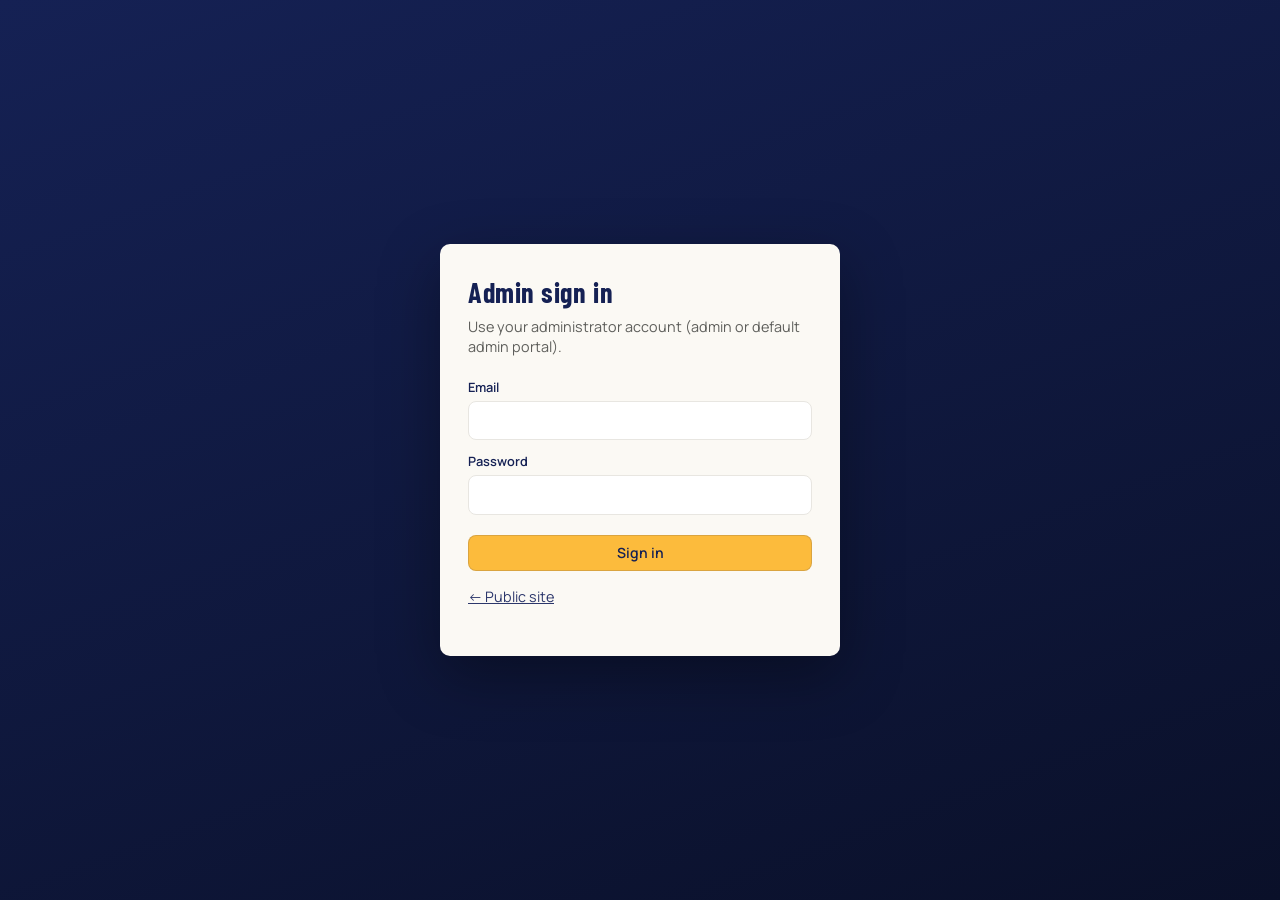
==== frontend/admin/index.html @ 0b46af88 "feat: add admin APIs, controllers, requests, and frontend admin panel" ====
<!DOCTYPE html>
<html lang="en">
  <head>
    <meta charset="UTF-8" />
    <meta name="viewport" content="width=device-width, initial-scale=1.0" />
    <title>Versity League — Admin</title>
    <link rel="preconnect" href="https://fonts.googleapis.com" />
    <link rel="preconnect" href="https://fonts.gstatic.com" crossorigin />
    <link
      href="https://fonts.googleapis.com/css2?family=Barlow+Condensed:wght@600;700&family=Manrope:wght@400;500;600;700&display=swap"
      rel="stylesheet"
    />
    <link rel="stylesheet" href="css/admin.css" />
  </head>
  <body>
    <div id="admin-login" class="admin-login">
      <div class="admin-login__card">
        <h1>Admin sign in</h1>
        <p>Use your administrator account (admin or default admin portal).</p>
        <div id="login-alert" class="admin-alert admin-alert--error" hidden></div>
        <form id="form-login">
          <label class="field">
            <span class="field__label">Email</span>
            <input type="email" name="email" required autocomplete="username" />
          </label>
          <label class="field">
            <span class="field__label">Password</span>
            <input type="password" name="password" required autocomplete="current-password" />
          </label>
          <button type="submit" class="btn btn--primary" style="width: 100%; margin-top: 0.5rem">Sign in</button>
        </form>
        <p class="admin-muted" style="margin-top: 1rem">
          <a href="../index.html">← Public site</a>
        </p>
      </div>
    </div>

    <div id="admin-app" class="admin-app">
      <header class="admin-topbar">
        <div class="admin-topbar__brand">
          <img src="../img/UniLogo.png?v=20260413" alt="" width="40" height="40" />
          <span>Versity League Admin</span>
        </div>
        <div class="admin-topbar__user" id="admin-user-label"></div>
        <div class="admin-topbar__actions">
          <a class="btn btn--ghost btn--sm" href="../index.html">Public site</a>
          <button type="button" class="btn btn--ghost btn--sm" id="btn-logout">Sign out</button>
        </div>
      </header>
      <div class="admin-shell">
        <nav class="admin-nav" id="admin-nav">
          <button type="button" class="is-active" data-panel="overview">Overview</button>
          <button type="button" data-panel="leagues">Leagues</button>
          <button type="button" data-panel="clubs">Clubs</button>
          <button type="button" data-panel="players">Players</button>
          <button type="button" data-panel="fixtures">Fixtures</button>
          <button type="button" data-panel="photos">Photos</button>
          <button type="button" data-panel="users" id="nav-users" hidden>Users</button>
        </nav>
        <main class="admin-main">
          <div id="global-alert" class="admin-alert" hidden></div>

          <section id="panel-overview" class="admin-panel is-active">
            <h2>Overview</h2>
            <p class="admin-muted">Quick counts from the API. Use the sidebar to manage data.</p>
            <div id="overview-stats" class="admin-muted"></div>
          </section>

          <section id="panel-leagues" class="admin-panel">
            <h2>Leagues</h2>
            <form id="form-league-create" class="admin-form-row">
              <label class="field">
                <span class="field__label">Name</span>
                <input type="text" name="name" required maxlength="255" />
              </label>
              <label class="field">
                <span class="field__label">Season</span>
                <input type="text" name="season" required maxlength="100" placeholder="2026" />
              </label>
              <label class="field">
                <span class="field__label">Status</span>
                <select name="status">
                  <option value="inactive">inactive</option>
                  <option value="active">active</option>
                </select>
              </label>
              <button type="submit" class="btn btn--primary">Create league</button>
            </form>
            <div class="admin-table-wrap">
              <table class="admin-table" id="table-leagues">
                <thead>
                  <tr>
                    <th>ID</th>
                    <th>Name</th>
                    <th>Season</th>
                    <th>Status</th>
                    <th></th>
                  </tr>
                </thead>
                <tbody></tbody>
              </table>
            </div>
          </section>

          <section id="panel-clubs" class="admin-panel">
            <h2>Clubs</h2>
            <div class="admin-form-row">
              <label class="field">
                <span class="field__label">Filter status</span>
                <select id="club-filter-status">
                  <option value="">All</option>
                  <option value="pending">pending</option>
                  <option value="approved">approved</option>
                  <option value="rejected">rejected</option>
                </select>
              </label>
              <button type="button" class="btn btn--primary" id="btn-clubs-refresh">Refresh</button>
            </div>
            <div class="admin-table-wrap">
              <table class="admin-table" id="table-clubs">
                <thead>
                  <tr>
                    <th>ID</th>
                    <th>Club</th>
                    <th>Status</th>
                    <th>Manager</th>
                    <th>Players</th>
                    <th>Approve / reject</th>
                  </tr>
                </thead>
                <tbody></tbody>
              </table>
            </div>
          </section>

          <section id="panel-players" class="admin-panel">
            <h2>Players by club</h2>
            <div class="admin-form-row">
              <label class="field">
                <span class="field__label">Club</span>
                <select id="player-club-select"></select>
              </label>
              <button type="button" class="btn btn--primary" id="btn-players-load">Load players</button>
            </div>
            <form id="form-player-create" class="admin-form-row" style="margin-top: 1rem">
              <input type="hidden" name="club_id" id="player-form-club-id" />
              <label class="field">
                <span class="field__label">Full name</span>
                <input type="text" name="full_name" required maxlength="255" />
              </label>
              <label class="field">
                <span class="field__label">Student / staff ID</span>
                <input type="text" name="student_staff_id" required maxlength="100" />
              </label>
              <label class="field">
                <span class="field__label">Position</span>
                <input type="text" name="position" required maxlength="100" />
              </label>
              <label class="field">
                <span class="field__label">Jersey #</span>
                <input type="number" name="jersey_number" min="0" max="99999" />
              </label>
              <label class="field">
                <span class="field__label">Photo</span>
                <input type="file" name="player_photo" accept="image/*" />
              </label>
              <button type="submit" class="btn btn--primary">Add player</button>
            </form>
            <div class="admin-table-wrap" style="margin-top: 1rem">
              <table class="admin-table" id="table-players">
                <thead>
                  <tr>
                    <th>ID</th>
                    <th>Name</th>
                    <th>ID #</th>
                    <th>Position</th>
                    <th></th>
                  </tr>
                </thead>
                <tbody></tbody>
              </table>
            </div>
          </section>

          <section id="panel-fixtures" class="admin-panel">
            <h2>Fixtures</h2>
            <form id="form-fixture-create" class="admin-form-row" style="flex-direction: column; align-items: stretch">
              <div class="admin-form-row">
                <label class="field">
                  <span class="field__label">League</span>
                  <select name="league_id" id="fixture-league" required></select>
                </label>
                <label class="field">
                  <span class="field__label">Home club</span>
                  <select name="home_club_id" id="fixture-home" required></select>
                </label>
                <label class="field">
                  <span class="field__label">Away club</span>
                  <select name="away_club_id" id="fixture-away" required></select>
                </label>
              </div>
              <div class="admin-form-row">
                <label class="field">
                  <span class="field__label">Date</span>
                  <input type="date" name="match_date" required />
                </label>
                <label class="field">
                  <span class="field__label">Time</span>
                  <input type="time" name="match_time" required step="60" />
                </label>
                <label class="field">
                  <span class="field__label">Venue</span>
                  <input type="text" name="venue" required maxlength="255" />
                </label>
                <label class="field">
                  <span class="field__label">Status</span>
                  <select name="status">
                    <option value="upcoming">upcoming</option>
                    <option value="finished">finished</option>
                    <option value="postponed">postponed</option>
                  </select>
                </label>
              </div>
              <div class="admin-form-row">
                <label class="field">
                  <span class="field__label">Home score</span>
                  <input type="number" name="home_score" min="0" />
                </label>
                <label class="field">
                  <span class="field__label">Away score</span>
                  <input type="number" name="away_score" min="0" />
                </label>
                <button type="submit" class="btn btn--primary">Create fixture</button>
              </div>
            </form>
            <div class="admin-table-wrap" style="margin-top: 1rem">
              <table class="admin-table" id="table-fixtures">
                <thead>
                  <tr>
                    <th>ID</th>
                    <th>League</th>
                    <th>Match</th>
                    <th>When</th>
                    <th>Score</th>
                    <th>Status</th>
                    <th></th>
                  </tr>
                </thead>
                <tbody></tbody>
              </table>
            </div>
          </section>

          <section id="panel-photos" class="admin-panel">
            <h2>Carousel photos</h2>
            <p class="admin-muted">Maximum of 5 images. Replace by uploading a new file on an existing row (PATCH).</p>
            <form id="form-photo-upload" class="admin-form-row">
              <label class="field">
                <span class="field__label">Image</span>
                <input type="file" name="image" accept="image/*" required />
              </label>
              <button type="submit" class="btn btn--primary">Upload</button>
            </form>
            <div class="admin-table-wrap" style="margin-top: 1rem">
              <table class="admin-table" id="table-photos">
                <thead>
                  <tr>
                    <th>ID</th>
                    <th>Preview</th>
                    <th>Replace</th>
                    <th></th>
                  </tr>
                </thead>
                <tbody></tbody>
              </table>
            </div>
          </section>

          <section id="panel-users" class="admin-panel">
            <h2>Users</h2>
            <p class="admin-muted">Only the default administrator can list accounts and create new admins.</p>
            <form id="form-admin-create" class="admin-form-row" style="flex-direction: column">
              <div class="admin-form-row">
                <label class="field">
                  <span class="field__label">Name</span>
                  <input type="text" name="name" required maxlength="255" />
                </label>
                <label class="field">
                  <span class="field__label">Email</span>
                  <input type="email" name="email" required />
                </label>
                <label class="field">
                  <span class="field__label">Student / staff ID</span>
                  <input type="text" name="student_staff_id" required maxlength="100" />
                </label>
              </div>
              <div class="admin-form-row">
                <label class="field">
                  <span class="field__label">Password</span>
                  <input type="password" name="password" required minlength="8" />
                </label>
                <label class="field">
                  <span class="field__label">Confirm</span>
                  <input type="password" name="password_confirmation" required minlength="8" />
                </label>
                <button type="submit" class="btn btn--primary">Create admin</button>
              </div>
            </form>
            <div class="admin-table-wrap" style="margin-top: 1rem">
              <table class="admin-table" id="table-users">
                <thead>
                  <tr>
                    <th>ID</th>
                    <th>Name</th>
                    <th>Email</th>
                    <th>Role</th>
                  </tr>
                </thead>
                <tbody></tbody>
              </table>
            </div>
          </section>
        </main>
      </div>
    </div>

    <script src="js/admin.js" type="module"></script>
  </body>
</html>
---- frontend/admin/css/admin.css ----
/* Versity League — admin dashboard (Day 5), aligned with public theme tokens */
:root {
  --navy: #152154;
  --navy-mid: #2c376b;
  --gold: #fcbb3c;
  --cream: #fbf9f4;
  --cream-muted: #e8e6e1;
  --text: #1b1c19;
  --danger: #b42318;
  --ok: #0d5c2e;
  --radius: 10px;
  --font-head: "Barlow Condensed", system-ui, sans-serif;
  --font-body: "Manrope", system-ui, sans-serif;
  --max: 1200px;
}

*,
*::before,
*::after {
  box-sizing: border-box;
}

body {
  margin: 0;
  min-height: 100vh;
  font-family: var(--font-body);
  color: var(--text);
  background: var(--cream);
  line-height: 1.45;
}

h1,
h2,
h3 {
  font-family: var(--font-head);
  font-weight: 700;
  letter-spacing: 0.02em;
  color: var(--navy);
}

a {
  color: var(--navy-mid);
}

.admin-login {
  min-height: 100vh;
  display: grid;
  place-items: center;
  padding: 1.5rem;
  background: linear-gradient(160deg, var(--navy) 0%, #0a1029 100%);
}

.admin-login__card {
  width: 100%;
  max-width: 400px;
  background: var(--cream);
  border-radius: var(--radius);
  padding: 1.75rem;
  box-shadow: 0 20px 60px rgba(0, 0, 0, 0.35);
}

.admin-login__card h1 {
  margin: 0 0 0.25rem;
  font-size: 1.75rem;
}

.admin-login__card p {
  margin: 0 0 1.25rem;
  font-size: 0.9rem;
  color: rgba(27, 28, 25, 0.7);
}

.admin-app {
  display: none;
  flex-direction: column;
  min-height: 100vh;
}

.admin-app.is-visible {
  display: flex;
}

.admin-topbar {
  display: flex;
  align-items: center;
  justify-content: space-between;
  gap: 1rem;
  flex-wrap: wrap;
  padding: 0.85rem 1.25rem;
  background: var(--navy);
  color: var(--cream);
}

.admin-topbar__brand {
  display: flex;
  align-items: center;
  gap: 0.65rem;
  font-family: var(--font-head);
  font-weight: 700;
  font-size: 1.25rem;
  letter-spacing: 0.04em;
}

.admin-topbar__brand img {
  width: 40px;
  height: 40px;
  border-radius: 8px;
  object-fit: contain;
  background: var(--cream);
}

.admin-topbar__user {
  font-size: 0.85rem;
  opacity: 0.9;
}

.admin-topbar__actions {
  display: flex;
  align-items: center;
  gap: 0.5rem;
}

.admin-shell {
  display: flex;
  flex: 1;
  max-width: var(--max);
  width: 100%;
  margin: 0 auto;
}

.admin-nav {
  width: 200px;
  flex-shrink: 0;
  padding: 1rem 0.5rem;
  border-right: 1px solid var(--cream-muted);
  background: #fff;
}

.admin-nav button {
  display: block;
  width: 100%;
  text-align: left;
  padding: 0.55rem 0.75rem;
  margin-bottom: 0.25rem;
  border: none;
  border-radius: 8px;
  background: transparent;
  font: inherit;
  font-size: 0.9rem;
  cursor: pointer;
  color: var(--navy);
}

.admin-nav button:hover,
.admin-nav button.is-active {
  background: rgba(252, 187, 60, 0.25);
  font-weight: 600;
}

.admin-main {
  flex: 1;
  padding: 1.25rem 1.5rem 2rem;
  min-width: 0;
}

.admin-panel {
  display: none;
}

.admin-panel.is-active {
  display: block;
}

.admin-panel h2 {
  margin: 0 0 1rem;
  font-size: 1.35rem;
}

.btn {
  display: inline-flex;
  align-items: center;
  justify-content: center;
  gap: 0.35rem;
  padding: 0.45rem 0.9rem;
  border-radius: 8px;
  border: 1px solid transparent;
  font: inherit;
  font-weight: 600;
  font-size: 0.875rem;
  cursor: pointer;
}

.btn--primary {
  background: var(--gold);
  color: var(--navy);
  border-color: rgba(21, 33, 84, 0.15);
}

.btn--ghost {
  background: transparent;
  color: var(--cream);
  border-color: rgba(251, 249, 244, 0.35);
}

.btn--danger {
  background: transparent;
  color: var(--danger);
  border-color: rgba(180, 35, 24, 0.35);
}

.btn--sm {
  padding: 0.3rem 0.55rem;
  font-size: 0.8rem;
}

.field {
  display: flex;
  flex-direction: column;
  gap: 0.25rem;
  margin-bottom: 0.75rem;
}

.field__label {
  font-size: 0.8rem;
  font-weight: 600;
  color: var(--navy);
}

.field input,
.field select,
.field textarea {
  padding: 0.45rem 0.55rem;
  border: 1px solid var(--cream-muted);
  border-radius: 8px;
  font: inherit;
}

.admin-form-row {
  display: flex;
  flex-wrap: wrap;
  gap: 0.75rem;
  align-items: flex-end;
  margin-bottom: 1rem;
}

.admin-form-row .field {
  margin-bottom: 0;
  min-width: 140px;
}

.admin-table-wrap {
  overflow-x: auto;
  border: 1px solid var(--cream-muted);
  border-radius: var(--radius);
  background: #fff;
}

table.admin-table {
  width: 100%;
  border-collapse: collapse;
  font-size: 0.85rem;
}

.admin-table th,
.admin-table td {
  padding: 0.5rem 0.65rem;
  text-align: left;
  border-bottom: 1px solid var(--cream-muted);
  vertical-align: top;
}

.admin-table th {
  background: rgba(21, 33, 84, 0.06);
  font-weight: 600;
  color: var(--navy);
}

.admin-table tr:last-child td {
  border-bottom: none;
}

.admin-table img.thumb {
  width: 40px;
  height: 40px;
  object-fit: cover;
  border-radius: 6px;
}

.admin-alert {
  padding: 0.65rem 0.85rem;
  border-radius: 8px;
  margin-bottom: 1rem;
  font-size: 0.875rem;
}

.admin-alert--error {
  background: rgba(180, 35, 24, 0.1);
  color: var(--danger);
}

.admin-alert--success {
  background: rgba(13, 92, 46, 0.1);
  color: var(--ok);
}

.admin-muted {
  font-size: 0.8rem;
  color: rgba(27, 28, 25, 0.65);
}

@media (max-width: 768px) {
  .admin-shell {
    flex-direction: column;
  }

  .admin-nav {
    width: 100%;
    display: flex;
    flex-wrap: wrap;
    gap: 0.35rem;
    border-right: none;
    border-bottom: 1px solid var(--cream-muted);
  }

  .admin-nav button {
    width: auto;
  }
}
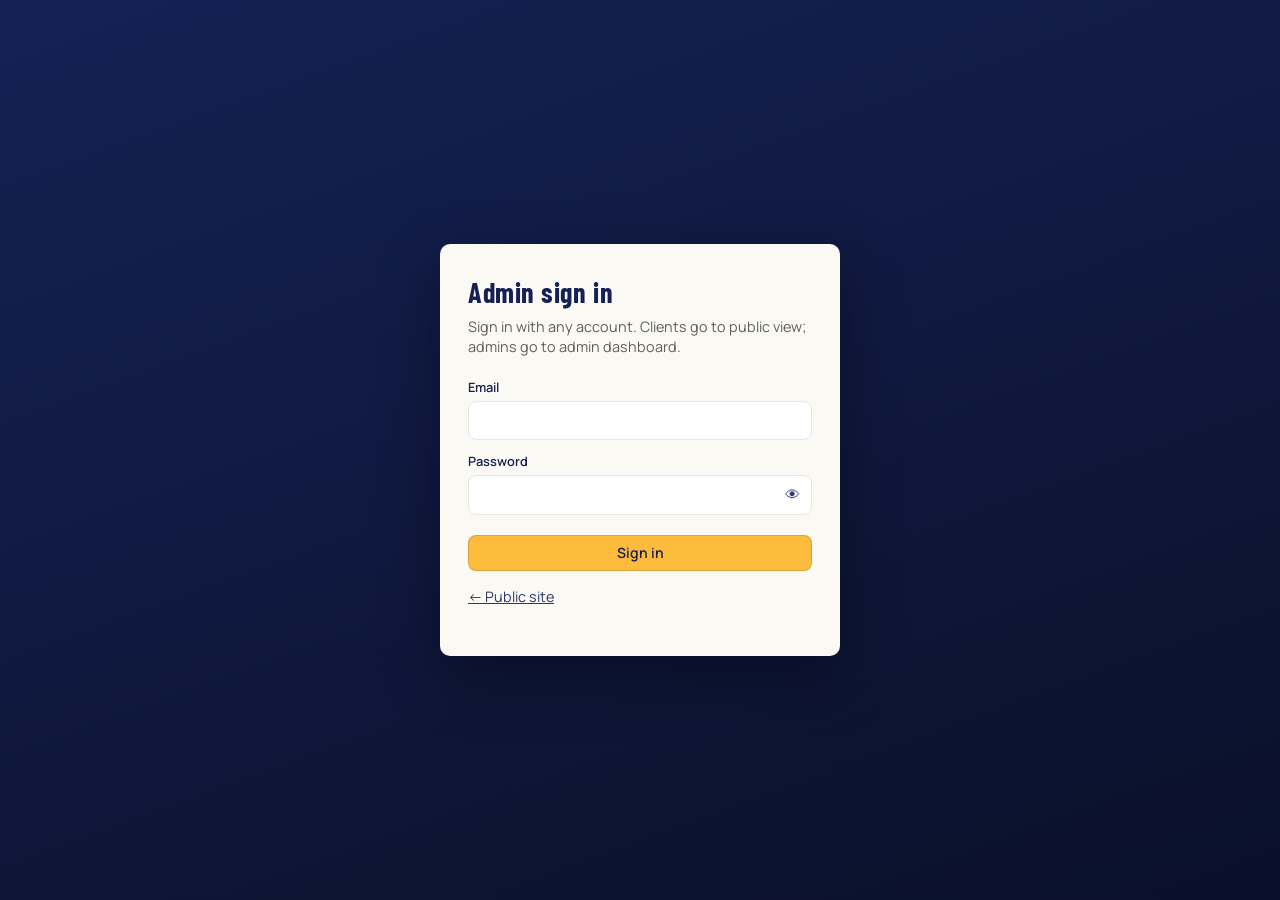
==== commit df58a66e: "Polished Update" ====
--- a/frontend/admin/index.html
+++ b/frontend/admin/index.html
@@ -3,6 +3,7 @@
   <head>
     <meta charset="UTF-8" />
     <meta name="viewport" content="width=device-width, initial-scale=1.0" />
+    <meta name="versity-api-base" content="http://localhost:8080/VersityLeague_V4_D9/backend/public" />
     <title>Versity League — Admin</title>
     <link rel="preconnect" href="https://fonts.googleapis.com" />
     <link rel="preconnect" href="https://fonts.gstatic.com" crossorigin />
@@ -11,14 +12,15 @@
       rel="stylesheet"
     />
     <link rel="stylesheet" href="css/admin.css" />
+    <!-- If login fails: edit versity-api-base meta above, or set window.VERSITY_API_BASE_URL before the module script. -->
   </head>
   <body>
     <div id="admin-login" class="admin-login">
       <div class="admin-login__card">
         <h1>Admin sign in</h1>
-        <p>Use your administrator account (admin or default admin portal).</p>
+        <p>Sign in with any account. Clients go to public view; admins go to admin dashboard.</p>
         <div id="login-alert" class="admin-alert admin-alert--error" hidden></div>
-        <form id="form-login">
+        <form id="form-login" method="post" action="#" onsubmit="return false">
           <label class="field">
             <span class="field__label">Email</span>
             <input type="email" name="email" required autocomplete="username" />
@@ -27,7 +29,15 @@
             <span class="field__label">Password</span>
             <input type="password" name="password" required autocomplete="current-password" />
           </label>
-          <button type="submit" class="btn btn--primary" style="width: 100%; margin-top: 0.5rem">Sign in</button>
+          <button
+            type="button"
+            class="btn btn--primary"
+            id="btn-admin-login"
+            onclick="window.__versityAdminLogin && window.__versityAdminLogin()"
+            style="width: 100%; margin-top: 0.5rem"
+          >
+            Sign in
+          </button>
         </form>
         <p class="admin-muted" style="margin-top: 1rem">
           <a href="../index.html">← Public site</a>
@@ -38,44 +48,48 @@
     <div id="admin-app" class="admin-app">
       <header class="admin-topbar">
         <div class="admin-topbar__brand">
-          <img src="../img/UniLogo.png?v=20260413" alt="" width="40" height="40" />
+          <img src="../../img/UniLogo.png?v=20260413" alt="" width="40" height="40" />
           <span>Versity League Admin</span>
         </div>
         <div class="admin-topbar__user" id="admin-user-label"></div>
-        <div class="admin-topbar__actions">
-          <a class="btn btn--ghost btn--sm" href="../index.html">Public site</a>
-          <button type="button" class="btn btn--ghost btn--sm" id="btn-logout">Sign out</button>
-        </div>
       </header>
       <div class="admin-shell">
-        <nav class="admin-nav" id="admin-nav">
-          <button type="button" class="is-active" data-panel="overview">Overview</button>
-          <button type="button" data-panel="leagues">Leagues</button>
+        <nav class="admin-nav" id="admin-nav" aria-label="Admin sections">
+          <button type="button" class="is-active" data-panel="leagues">Seasons</button>
+          <button type="button" data-panel="fixtures">Fixtures</button>
           <button type="button" data-panel="clubs">Clubs</button>
-          <button type="button" data-panel="players">Players</button>
-          <button type="button" data-panel="fixtures">Fixtures</button>
-          <button type="button" data-panel="photos">Photos</button>
-          <button type="button" data-panel="users" id="nav-users" hidden>Users</button>
+          <button type="button" data-panel="players">Player list</button>
+          <button type="button" data-panel="users" id="nav-users" hidden>User list</button>
+          <button type="button" data-panel="photos">Gallery</button>
+          <button type="button" data-panel="standings">Standings</button>
+          <a class="admin-nav__link" href="../index.html">Public site</a>
+          <button type="button" class="admin-nav__logout" id="btn-nav-logout">Log out</button>
         </nav>
         <main class="admin-main">
           <div id="global-alert" class="admin-alert" hidden></div>
 
-          <section id="panel-overview" class="admin-panel is-active">
-            <h2>Overview</h2>
-            <p class="admin-muted">Quick counts from the API. Use the sidebar to manage data.</p>
-            <div id="overview-stats" class="admin-muted"></div>
-          </section>
-
-          <section id="panel-leagues" class="admin-panel">
-            <h2>Leagues</h2>
+          <section id="panel-leagues" class="admin-panel is-active">
+            <h2>Seasons</h2>
+            <p class="admin-muted">
+              Each row is a <strong>season</strong> (stored as <code>leagues</code> in the API). Only one may be
+              <strong>active</strong>. Delete is blocked while clubs, fixtures, or standings rows reference the season.
+            </p>
             <form id="form-league-create" class="admin-form-row">
               <label class="field">
-                <span class="field__label">Name</span>
+                <span class="field__label">Season Name</span>
                 <input type="text" name="name" required maxlength="255" />
               </label>
               <label class="field">
-                <span class="field__label">Season</span>
-                <input type="text" name="season" required maxlength="100" placeholder="2026" />
+                <span class="field__label">Year</span>
+                <input type="text" name="year" required maxlength="100" placeholder="2026" />
+              </label>
+              <label class="field">
+                <span class="field__label">Start date</span>
+                <input type="date" name="starts_on" required />
+              </label>
+              <label class="field">
+                <span class="field__label">End date</span>
+                <input type="date" name="ends_on" required />
               </label>
               <label class="field">
                 <span class="field__label">Status</span>
@@ -84,15 +98,17 @@
                   <option value="active">active</option>
                 </select>
               </label>
-              <button type="submit" class="btn btn--primary">Create league</button>
+              <button type="submit" class="btn btn--primary">Create season</button>
             </form>
             <div class="admin-table-wrap">
               <table class="admin-table" id="table-leagues">
                 <thead>
                   <tr>
                     <th>ID</th>
-                    <th>Name</th>
-                    <th>Season</th>
+                    <th>Season Name</th>
+                    <th>Year</th>
+                    <th>Start</th>
+                    <th>End</th>
                     <th>Status</th>
                     <th></th>
                   </tr>
@@ -121,11 +137,12 @@
                 <thead>
                   <tr>
                     <th>ID</th>
+                    <th>Logo</th>
                     <th>Club</th>
                     <th>Status</th>
                     <th>Manager</th>
                     <th>Players</th>
-                    <th>Approve / reject</th>
+                    <th>Actions</th>
                   </tr>
                 </thead>
                 <tbody></tbody>
@@ -134,7 +151,7 @@
           </section>
 
           <section id="panel-players" class="admin-panel">
-            <h2>Players by club</h2>
+            <h2>Player list</h2>
             <div class="admin-form-row">
               <label class="field">
                 <span class="field__label">Club</span>
@@ -171,9 +188,14 @@
                 <thead>
                   <tr>
                     <th>ID</th>
+                    <th>Photo</th>
                     <th>Name</th>
-                    <th>ID #</th>
+                    <th>Student/Staff Id</th>
                     <th>Position</th>
+                    <th>Goals</th>
+                    <th>Assists</th>
+                    <th>Club</th>
+                    <th>Year</th>
                     <th></th>
                   </tr>
                 </thead>
@@ -243,7 +265,7 @@
                     <th>When</th>
                     <th>Score</th>
                     <th>Status</th>
-                    <th></th>
+                    <th>Actions</th>
                   </tr>
                 </thead>
                 <tbody></tbody>
@@ -252,7 +274,7 @@
           </section>
 
           <section id="panel-photos" class="admin-panel">
-            <h2>Carousel photos</h2>
+            <h2>Gallery</h2>
             <p class="admin-muted">Maximum of 5 images. Replace by uploading a new file on an existing row (PATCH).</p>
             <form id="form-photo-upload" class="admin-form-row">
               <label class="field">
@@ -276,8 +298,43 @@
             </div>
           </section>
 
+          <section id="panel-standings" class="admin-panel">
+            <h2>Standings</h2>
+            <p class="admin-muted">Read-only table from fixture results. Search filters by club name (this page).</p>
+            <div class="admin-toolbar">
+              <label class="field" style="margin: 0; min-width: 12rem">
+                <span class="field__label">Year</span>
+                <select id="standings-league-select"></select>
+              </label>
+              <label class="field" style="margin: 0; flex: 1; min-width: 10rem">
+                <span class="field__label">Search club</span>
+                <input type="search" id="standings-search" placeholder="Type to filter..." autocomplete="off" />
+              </label>
+              <button type="button" class="btn btn--primary" id="btn-standings-refresh">Refresh</button>
+            </div>
+            <div class="admin-table-wrap">
+              <table class="admin-table" id="table-standings">
+                <thead>
+                  <tr>
+                    <th data-sort="rank">Pos</th>
+                    <th data-sort="club_name">Club</th>
+                    <th data-sort="played">P</th>
+                    <th data-sort="won">W</th>
+                    <th data-sort="drawn">D</th>
+                    <th data-sort="lost">L</th>
+                    <th data-sort="goals_for">GF</th>
+                    <th data-sort="goals_against">GA</th>
+                    <th data-sort="goal_difference">GD</th>
+                    <th data-sort="points">Pts</th>
+                  </tr>
+                </thead>
+                <tbody></tbody>
+              </table>
+            </div>
+          </section>
+
           <section id="panel-users" class="admin-panel">
-            <h2>Users</h2>
+            <h2>User list</h2>
             <p class="admin-muted">Only the default administrator can list accounts and create new admins.</p>
             <form id="form-admin-create" class="admin-form-row" style="flex-direction: column">
               <div class="admin-form-row">
@@ -297,14 +354,31 @@
               <div class="admin-form-row">
                 <label class="field">
                   <span class="field__label">Password</span>
-                  <input type="password" name="password" required minlength="8" />
+                  <input
+                    type="password"
+                    name="password"
+                    required
+                    minlength="8"
+                    pattern="(?=.*[A-Z])(?=.*[a-z])(?=.*[0-9])(?=.*[^A-Za-z0-9]).{8,}"
+                    title="At least 8 characters, including uppercase, lowercase, number, and special character."
+                  />
                 </label>
                 <label class="field">
                   <span class="field__label">Confirm</span>
-                  <input type="password" name="password_confirmation" required minlength="8" />
+                  <input
+                    type="password"
+                    name="password_confirmation"
+                    required
+                    minlength="8"
+                    pattern="(?=.*[A-Z])(?=.*[a-z])(?=.*[0-9])(?=.*[^A-Za-z0-9]).{8,}"
+                    title="At least 8 characters, including uppercase, lowercase, number, and special character."
+                  />
                 </label>
                 <button type="submit" class="btn btn--primary">Create admin</button>
               </div>
+              <p class="admin-muted">
+                Password must be at least 8 characters and include uppercase, lowercase, number, and special character.
+              </p>
             </form>
             <div class="admin-table-wrap" style="margin-top: 1rem">
               <table class="admin-table" id="table-users">
@@ -324,6 +398,16 @@
       </div>
     </div>
 
-    <script src="js/admin.js" type="module"></script>
+    <script src="js/admin.js?v=20260417c" type="module"></script>
+    <script>
+      window.setTimeout(() => {
+        if (window.__VERSITY_ADMIN_BOOTED) return;
+        const alert = document.getElementById("login-alert");
+        if (!alert) return;
+        alert.textContent =
+          "Admin script did not load. Hard refresh (Ctrl+F5). If still failing, open browser console and share the first red error.";
+        alert.hidden = false;
+      }, 1200);
+    </script>
   </body>
 </html>
--- a/frontend/admin/css/admin.css
+++ b/frontend/admin/css/admin.css
@@ -110,22 +110,17 @@
 }
 
 .admin-topbar__user {
+  margin-left: auto;
   font-size: 0.85rem;
   opacity: 0.9;
 }
 
-.admin-topbar__actions {
-  display: flex;
-  align-items: center;
-  gap: 0.5rem;
-}
-
 .admin-shell {
   display: flex;
   flex: 1;
-  max-width: var(--max);
-  width: 100%;
-  margin: 0 auto;
+  max-width: none;
+  width: 100%;
+  margin: 0;
 }
 
 .admin-nav {
@@ -157,6 +152,42 @@
   font-weight: 600;
 }
 
+.admin-nav a.admin-nav__link {
+  display: block;
+  width: 100%;
+  text-align: left;
+  padding: 0.55rem 0.75rem;
+  margin-bottom: 0.25rem;
+  border-radius: 8px;
+  background: transparent;
+  font: inherit;
+  font-size: 0.9rem;
+  cursor: pointer;
+  color: var(--navy-mid);
+  text-decoration: none;
+}
+
+.admin-nav a.admin-nav__link:hover {
+  background: rgba(21, 33, 84, 0.08);
+  font-weight: 600;
+}
+
+.admin-nav__logout {
+  margin-top: 0.75rem;
+  padding-top: 0.75rem;
+  border-top: 1px solid var(--cream-muted);
+  color: var(--danger);
+  font-weight: 600;
+}
+
+.admin-toolbar {
+  display: flex;
+  flex-wrap: wrap;
+  gap: 0.75rem;
+  align-items: flex-end;
+  margin-bottom: 1rem;
+}
+
 .admin-main {
   flex: 1;
   padding: 1.25rem 1.5rem 2rem;
@@ -202,6 +233,12 @@
   border-color: rgba(251, 249, 244, 0.35);
 }
 
+.admin-main .btn--ghost {
+  color: var(--navy);
+  border-color: rgba(21, 33, 84, 0.25);
+  background: #fff;
+}
+
 .btn--danger {
   background: transparent;
   color: var(--danger);
@@ -211,6 +248,24 @@
 .btn--sm {
   padding: 0.3rem 0.55rem;
   font-size: 0.8rem;
+}
+
+.btn--icon {
+  min-width: 2rem;
+  padding-left: 0.45rem;
+  padding-right: 0.45rem;
+}
+
+.sr-only {
+  position: absolute;
+  width: 1px;
+  height: 1px;
+  padding: 0;
+  margin: -1px;
+  overflow: hidden;
+  clip: rect(0, 0, 0, 0);
+  white-space: nowrap;
+  border: 0;
 }
 
 .field {
@@ -233,6 +288,38 @@
   border: 1px solid var(--cream-muted);
   border-radius: 8px;
   font: inherit;
+}
+
+.password-field {
+  position: relative;
+  width: 100%;
+}
+
+.password-field input {
+  width: 100%;
+  padding-right: 2.3rem;
+}
+
+.password-toggle {
+  position: absolute;
+  top: 50%;
+  right: 0.4rem;
+  transform: translateY(-50%);
+  width: 1.7rem;
+  height: 1.7rem;
+  border: none;
+  border-radius: 999px;
+  background: transparent;
+  color: var(--navy-mid);
+  display: inline-flex;
+  align-items: center;
+  justify-content: center;
+  font-size: 0.95rem;
+  cursor: pointer;
+}
+
+.password-toggle:hover {
+  background: rgba(21, 33, 84, 0.08);
 }
 
 .admin-form-row {
@@ -306,6 +393,19 @@
 .admin-muted {
   font-size: 0.8rem;
   color: rgba(27, 28, 25, 0.65);
+}
+
+.admin-inline-scores {
+  display: inline-flex;
+  align-items: center;
+  gap: 0.35rem;
+  flex-wrap: wrap;
+}
+
+.admin-inline-scores input[type="number"] {
+  width: 3.25rem;
+  padding: 0.25rem 0.35rem;
+  font-size: 0.85rem;
 }
 
 @media (max-width: 768px) {
